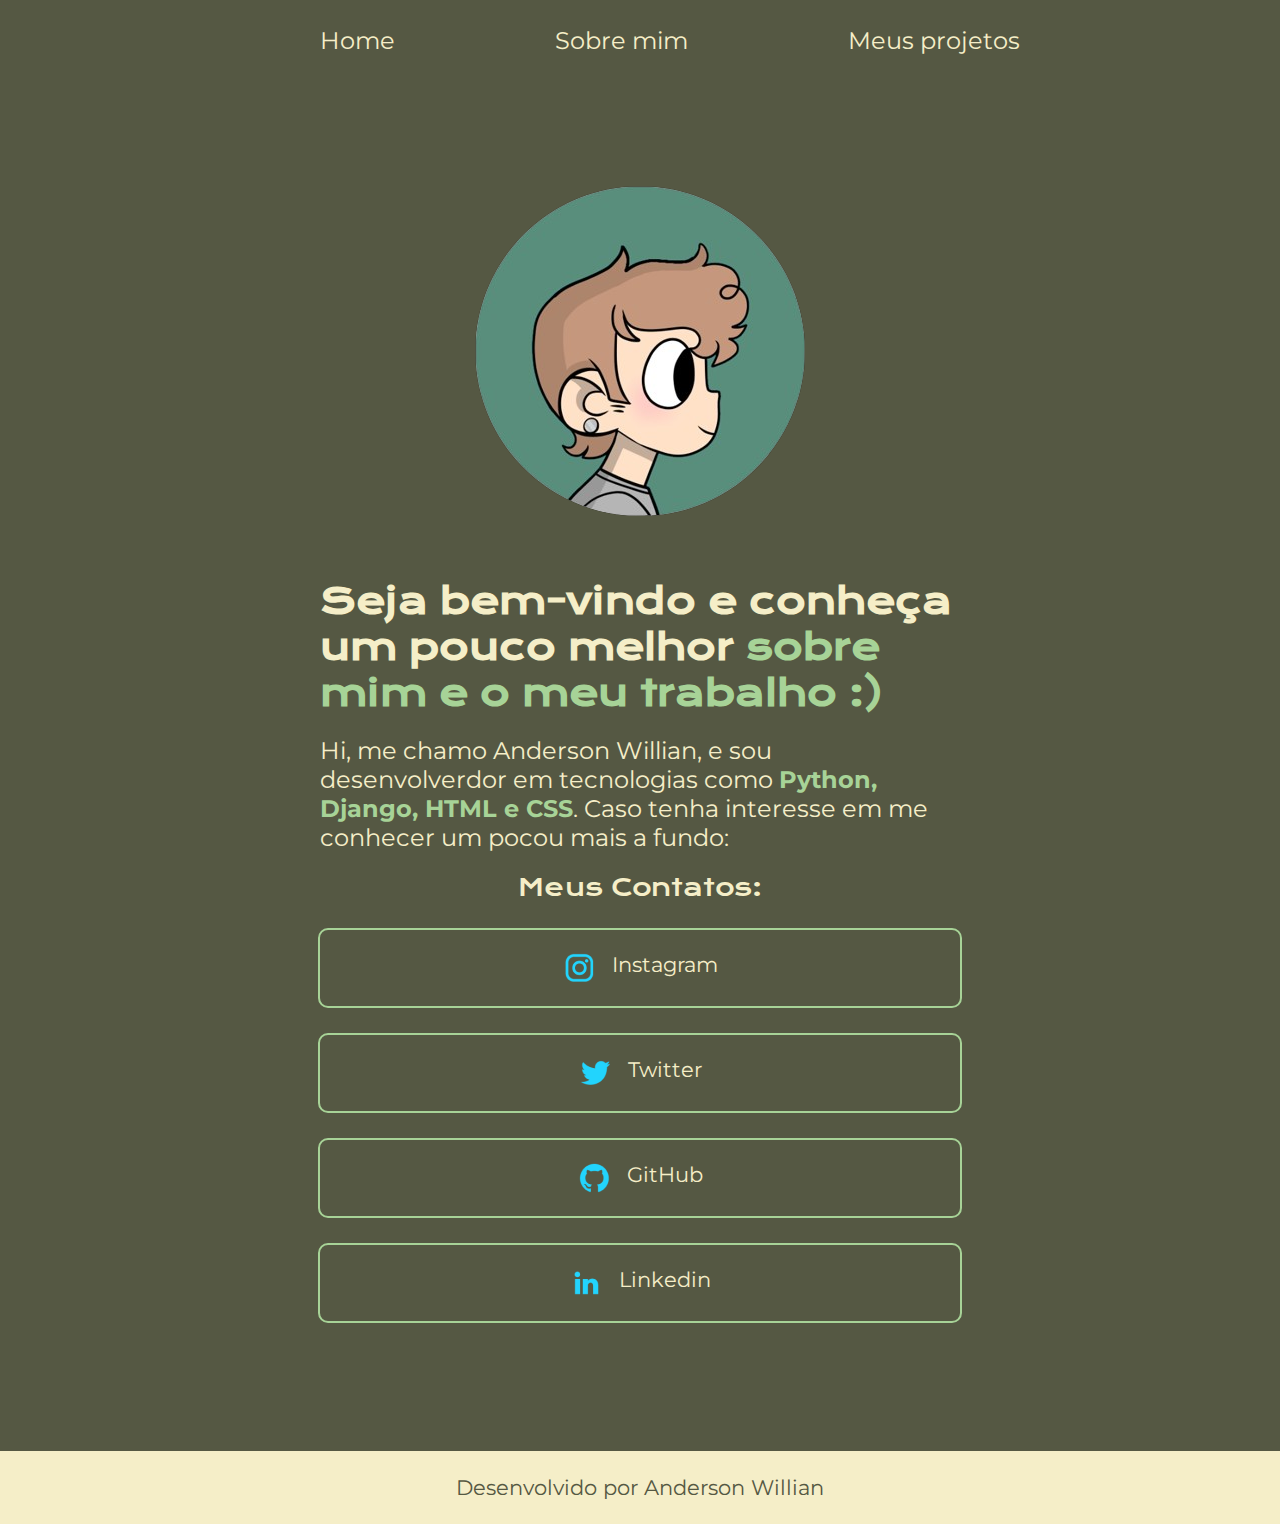
==== index.html @ 73ac1623 "Add files via upload" ====
<!DOCTYPE html>
<html lang="pt-br">
<head>
    <meta charset="UTF-8">
    <meta name="viewport" content="width=device-width, initial-scale=1.0">
    <title>Exemplo</title>
    <link rel="stylesheet" href="styles/style.css">
</head>
<body>
    <header class="cabecalho">
        <nav class="cabecalho__menu">
            <a class="cabecalho__menu__link" href="index.html">Home</a>
            <a class="cabecalho__menu__link" href="about.html">Sobre mim</a>
            <a class="cabecalho__menu__link" href="resume.html">Meus projetos</a>
        </nav>
    </header>
    <main class="apresentacao">
        <section class="apresentacao__conteudo">
            <h1 class="apresentacao__conteudo__titulo">Seja bem-vindo e conheça um pouco melhor <strong class="destaque-trecho">sobre mim e o meu trabalho :) </strong></h1>
            <p class="apresentacao__conteudo__texto">Hi, me chamo Anderson Willian, e sou desenvolverdor em tecnologias como <strong class="destaque-trecho">Python, Django, HTML e CSS</strong>. Caso tenha interesse em me conhecer um pocou mais a fundo: </p>
            <div class="apresentacao__links">
                <h2 class="apresentacao__links__subtitulo">Meus Contatos:</h2>
                <a class="apresentacao__links__link " href="https://instagram.com/andersonwillian82">
                    <img src="assets/instagram.png"> Instagram 
                </a>
                <a class="apresentacao__links__link " href="https://twitter.com/and63335">
                    <img src="assets/twitter.png"> Twitter
                </a>
                <a class="apresentacao__links__link " href="https://github.com/AndWilli23">
                    <img src="assets/github.png"> GitHub
                </a>
                <a class="apresentacao__links__link " href="https://Linkedin.com/in/anderson-willian-b81b18274">
                    <img src="assets/linkedin.png"> Linkedin
                </a>
            </div>
        </section>
        <img src="assets/imagem.png" alt="imagem do anderson willian">  
    </main>
    <footer class="rodape">
        Desenvolvido por Anderson Willian
    </footer>
</body>
</html>
---- styles/style.css ----
@import url('https://fonts.googleapis.com/css2?family=Krona+One&family=Montserrat:wght@400;600&display=swap');

* {
    margin: 0;
    padding: 0;
}

:root {
    --cor-primaria:#555843;
    --cor-secundaria:#F5EEC8;
    --cor-terciaria:#A7D397;
    --cor-hover:#B2533E;

    --fonte-primaria: 'Krona One', sans-serif;
    --fonte-secundaria: 'Montserrat', sans-serif;
}

body {
    /* height: 100vh; */
    box-sizing: border-box;
    background-color: var(--cor-primaria);
    color: var(--cor-secundaria);
}

.cabecalho {
    padding: 2% 0% 0% 25%;
}

.cabecalho__menu {
    display: flex;
    gap: 160px;
}

.cabecalho__menu__link {
    font-family: var(--fonte-secundaria);
    width: 600;
    font-size: 1.5rem;
    color: var(--cor-secundaria);
    text-decoration: none;
}
.cabecalho__menu__link:hover {
    color:var(--cor-hover);
}

.apresentacao {
    padding: 10% 25%;
    display: flex;
    align-items: center;
    flex-direction: column-reverse;
    justify-content: space-between;
    gap: 50px;
}

.destaque-trecho {
    color: var(--cor-terciaria);
}

.apresentacao__conteudo {
    width: 100%;
    display: flex;

    flex-direction: column;
    gap: 20px;

    
}

.apresentacao__conteudo__titulo {
    font-size: 2.25rem;
    font-family: var(--fonte-primaria);
}

.apresentacao__conteudo__texto {
    font-size: 1.5rem;
    font-family: var(--fonte-secundaria);
}

.apresentacao__links {
    display: flex;
    flex-direction: column ;
    align-items: center;
    justify-content: space-between;
    gap: 25px;
}
.apresentacao__links__subtitulo {
    font-family: var(--fonte-primaria);
    font-weight: 400;
    font-size: 1.5rem;
}

.apresentacao__links__link {
    display: flex;
    justify-content: center;
    gap: 16px;
    border: 2px solid var(--cor-terciaria);
    width: 100%;
    text-align: center;
    border-radius: 10px;
    font-size: 1.3rem;
    font-weight: 600px;
    padding: 22px 0;
    text-decoration: none;
    color: var(--cor-secundaria);
    font-family: var(--fonte-secundaria);
}

.apresentacao__links__link:hover {
    background-color: var(--cor-hover);
    width: 105%;
}

.rodape {
    padding: 24px;
    color: var(--cor-primaria);
    background-color: var(--cor-secundaria);
    text-align: center;
    font-family: var(--fonte-secundaria);
    font-size: 1.3rem;
    font-weight: 400;
}

@media (max-width: 1200px) {

    .cabecalho{
        padding: 15%;
    }

    .cabecalho__menu {
        justify-content: center;
        gap: 63px;

    }

    .apresentacao {
        flex-direction: column-reverse;
        padding: 5%;
    }

    .apresentacao__conteudo {
        width: auto;
    }
}
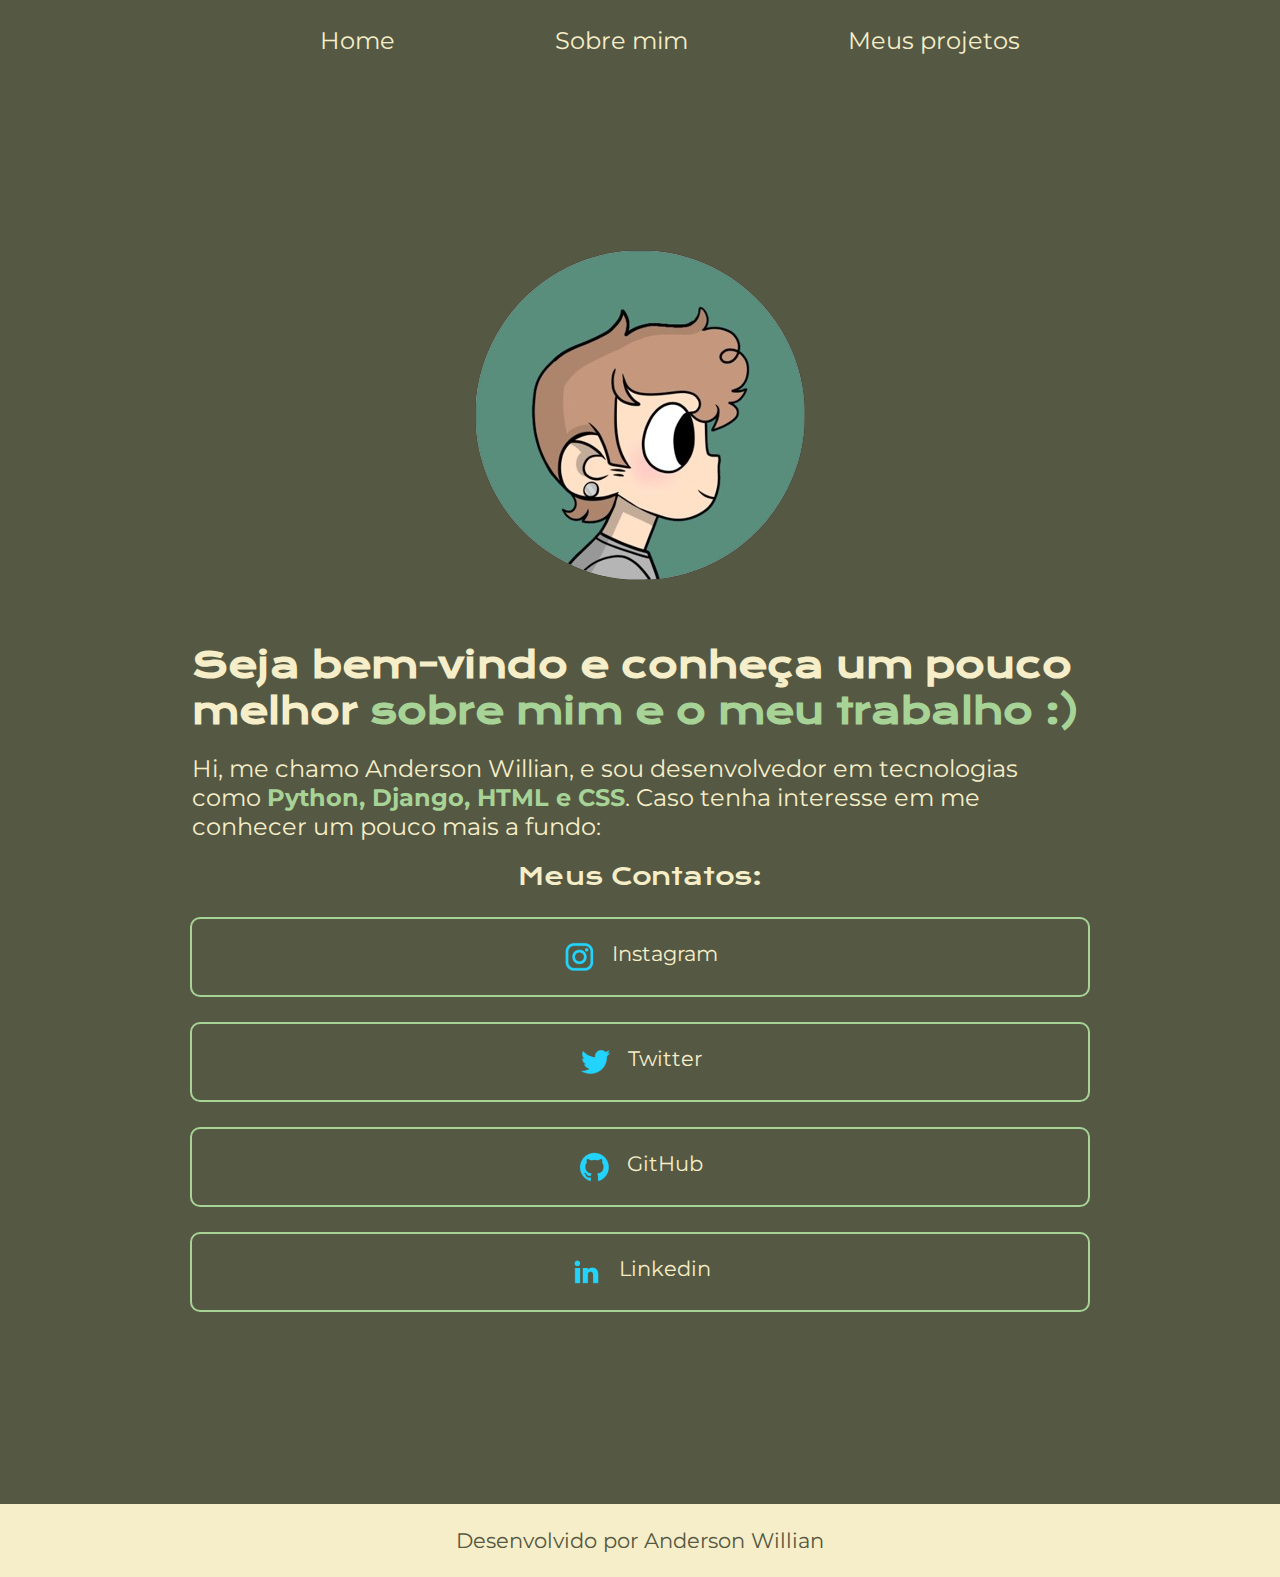
==== commit d56cd412: "Add files via upload" ====
--- a/index.html
+++ b/index.html
@@ -17,7 +17,7 @@
     <main class="apresentacao">
         <section class="apresentacao__conteudo">
             <h1 class="apresentacao__conteudo__titulo">Seja bem-vindo e conheça um pouco melhor <strong class="destaque-trecho">sobre mim e o meu trabalho :) </strong></h1>
-            <p class="apresentacao__conteudo__texto">Hi, me chamo Anderson Willian, e sou desenvolverdor em tecnologias como <strong class="destaque-trecho">Python, Django, HTML e CSS</strong>. Caso tenha interesse em me conhecer um pocou mais a fundo: </p>
+            <p class="apresentacao__conteudo__texto">Hi, me chamo Anderson Willian, e sou desenvolvedor em tecnologias como <strong class="destaque-trecho">Python, Django, HTML e CSS</strong>. Caso tenha interesse em me conhecer um pouco mais a fundo: </p>
             <div class="apresentacao__links">
                 <h2 class="apresentacao__links__subtitulo">Meus Contatos:</h2>
                 <a class="apresentacao__links__link " href="https://instagram.com/andersonwillian82">
--- a/styles/style.css
+++ b/styles/style.css
@@ -43,7 +43,7 @@
 }
 
 .apresentacao {
-    padding: 10% 25%;
+    padding: 5% 25%;
     display: flex;
     align-items: center;
     flex-direction: column-reverse;
@@ -119,7 +119,7 @@
     font-weight: 400;
 }
 
-@media (max-width: 1200px) {
+@media (max-width: 1000px) {
 
     .cabecalho{
         padding: 15%;
@@ -133,10 +133,20 @@
 
     .apresentacao {
         flex-direction: column-reverse;
-        padding: 5%;
+        padding: 35%;
     }
 
     .apresentacao__conteudo {
         width: auto;
     }
+
 }
+
+@media  (min-width: 1280px) {
+
+    .apresentacao {
+        flex-direction: column-reverse;
+        padding: 15%;
+}
+}
+
